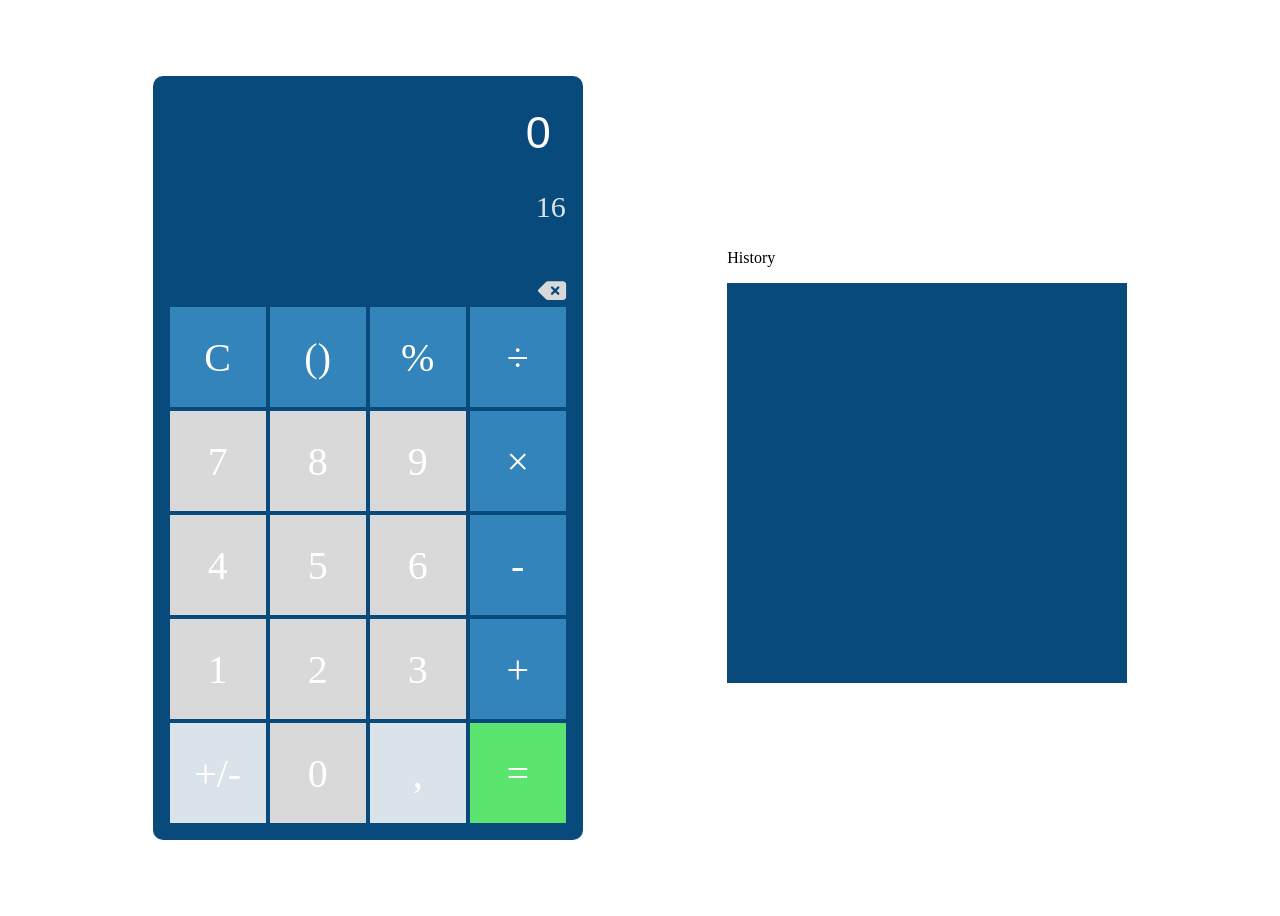
==== index.html @ 7ce50d05 "created interface" ====
<!DOCTYPE html>
<html lang="en">
<head>
    <meta charset="UTF-8">
    <meta name="viewport" content="width=device-width, initial-scale=1.0">
    <title>Basic Calculator</title>
    <link rel="stylesheet" href="style.css"/>
    <link rel="stylesheet" href="https://cdnjs.cloudflare.com/ajax/libs/font-awesome/6.0.0-beta3/css/all.min.css">
    <script src="script.js" defer></script>
</head>
<body>
    <div class="container">
        <div class="calculator">
            <div class="screen">
                <input type="number" pattern="\d*" value="0" id="operation" maxlength="16"/>
                <p id="answer">16</p>
            </div>
            <div class="buttons">
                <div class="delete-btn-container">
                    <span>
                        <i class="fa-solid fa-delete-left" style="font-size: 25px; color: #d9d9d9; margin: 2px;"></i>
                    </span>
                </div>

                <div class="numeric-btns">
                    <div class="first-row-btns">
                        <div class="operator-btn">
                            <p class="btn-text">C</p>
                        </div>

                        <div class="operator-btn">
                            <p class="btn-text">()</p>
                        </div>

                        <div class="operator-btn">
                            <p class="btn-text">%</p>
                        </div>

                        <div class="operator-btn">
                            <p class="btn-text">÷</p>
                        </div>
                    </div>

                    <div class="second-row-btns">
                        <div class="number-btn">
                            <p class="btn-text">7</p>
                        </div>

                        <div class="number-btn">
                            <p class="btn-text">8</p>
                        </div>

                        <div class="number-btn">
                            <p class="btn-text">9</p>
                        </div>

                        <div class="operator-btn">
                            <p class="btn-text">×</p>
                        </div>
                    </div>

                    <div class="third-row-btns">
                        <div class="number-btn">
                            <p class="btn-text">4</p>
                        </div>

                        <div class="number-btn">
                            <p class="btn-text">5</p>
                        </div>

                        <div class="number-btn">
                            <p class="btn-text">6</p>
                        </div>

                        <div class="operator-btn">
                            <p class="btn-text">-</p>
                        </div>
                    </div>

                    <div class="forth-row-btns">
                        <div class="number-btn">
                            <p class="btn-text">1</p>
                        </div>

                        <div class="number-btn">
                            <p class="btn-text">2</p>
                        </div>

                        <div class="number-btn">
                            <p class="btn-text">3</p>
                        </div>

                        <div class="operator-btn">
                            <p class="btn-text">+</p>
                        </div>
                    </div>

                   
                    <div class="last-row-btns">
                        <div class="text-btn">
                            <p class="btn-text">+/-</p>
                        </div>

                        <div class="number-btn">
                            <p class="btn-text">0</p>
                        </div>

                        <div class="text-btn">
                            <p class="btn-text">,</p>
                        </div>

                        <div class="equals-btn">
                            <p class="btn-text">=</p>
                        </div>
                    </div>
                </div>

            </div>
        </div>

        <div class="history">
            <p>History</p>
            <div class="history-content">

            </div>
        </div>
    </div>
</body>
</html>
---- style.css ----
.container{
    width: 100%;
    height: 100vh;
    display: flex;
    flex-direction: row;
    align-items: center;
    justify-content: space-evenly;
}

.calculator{
    width: 400px;
    background-color: #094A7C;
    border-radius: 10px;
    display: flex;
    flex-direction: column;
    padding: 15px;
}

.history-content{
    height: 400px;
    width: 400px;
    background-color: #094A7C;
}

.screen{
    width: 100%;
    height: 170px;
    display: flex;
    flex-direction: column;
    align-items: flex-end;
    padding-top: 15px;
}

#operation{
    font-size: 45px;
    text-align: right;
    width: 400px;
    resize: none;
    background-color: transparent;
    border: none;
    color: #fff;
    overflow: hidden;
}

#answer{
    color: #DAE3E9;
    font-size: 30px;
    margin-right: 2px;
}

.delete-btn-container{
    width: 100%;
    display: flex;
    flex-direction: row;
    justify-content: flex-end;
}

.first-row-btns, .second-row-btns, .third-row-btns, .forth-row-btns, .last-row-btns{
    display: flex;
    flex-direction: row;
}

.operator-btn, .number-btn, .text-btn, .equals-btn{
    height: 100px;
    width: 100px;
    display: flex;
    align-items: center;
    justify-content: center;
    margin: 2px;
}

.operator-btn{
    background-color: #3284BB;
}

.number-btn{
    background-color: #D9D9D9;
}

.text-btn{
    background-color: #DAE3E9;
}

.equals-btn{
    background-color: #5BE56E;
}

.btn-text{
    font-size: 40px;
    color: #fff;
}
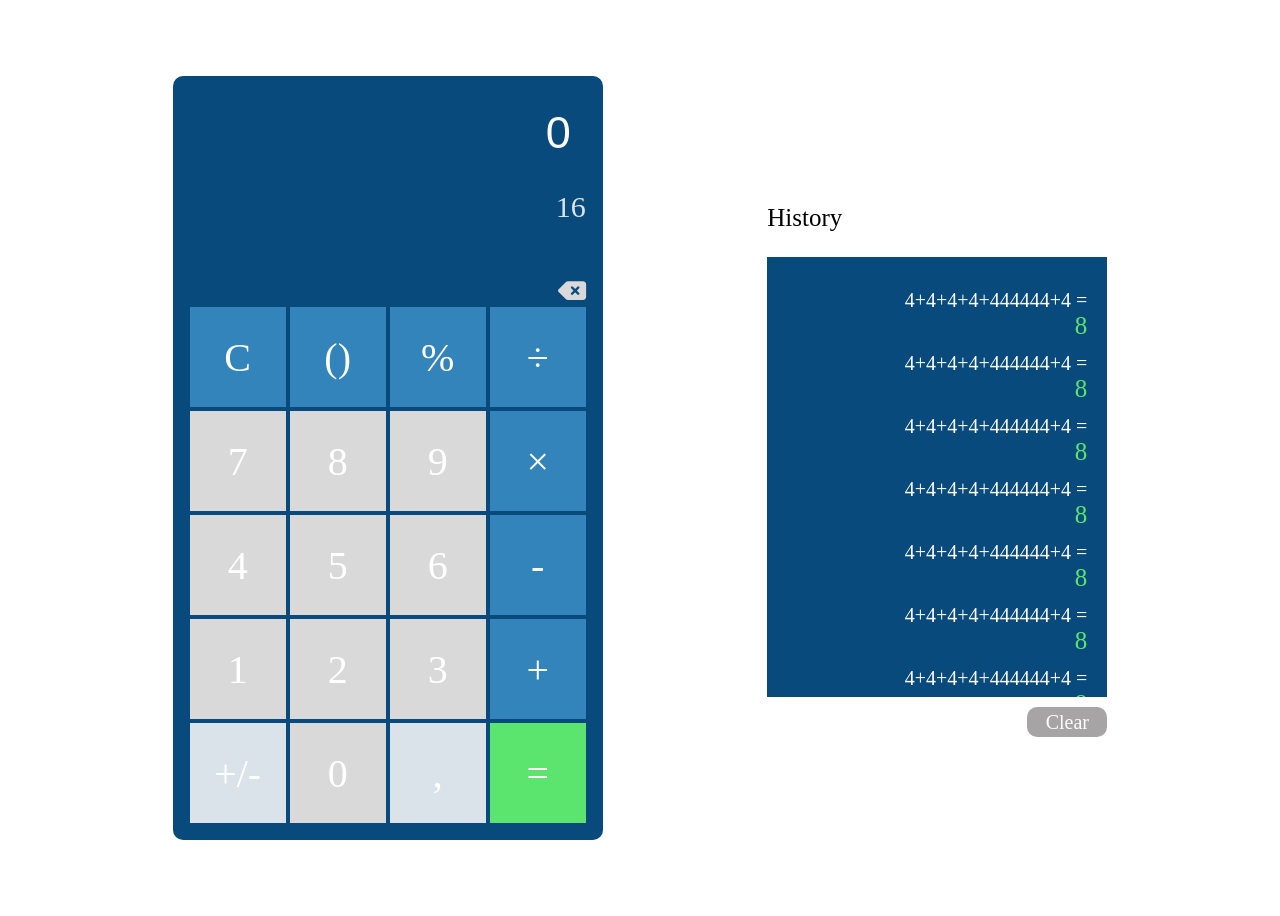
==== commit 176981f2: "done history component" ====
--- a/index.html
+++ b/index.html
@@ -119,9 +119,45 @@
         </div>
 
         <div class="history">
-            <p>History</p>
+            <p class="history-text">History</p>
             <div class="history-content">
-
+                <div class="operation-answer">
+                    <p class="history-operation">4+4+4+4+444444+4 =</p>
+                    <p class="history-answer">8</p>
+                </div>
+                <div class="operation-answer">
+                    <p class="history-operation">4+4+4+4+444444+4 =</p>
+                    <p class="history-answer">8</p>
+                </div>
+                <div class="operation-answer">
+                    <p class="history-operation">4+4+4+4+444444+4 =</p>
+                    <p class="history-answer">8</p>
+                </div>
+                <div class="operation-answer">
+                    <p class="history-operation">4+4+4+4+444444+4 =</p>
+                    <p class="history-answer">8</p>
+                </div>
+                <div class="operation-answer">
+                    <p class="history-operation">4+4+4+4+444444+4 =</p>
+                    <p class="history-answer">8</p>
+                </div>
+                <div class="operation-answer">
+                    <p class="history-operation">4+4+4+4+444444+4 =</p>
+                    <p class="history-answer">8</p>
+                </div>
+                <div class="operation-answer">
+                    <p class="history-operation">4+4+4+4+444444+4 =</p>
+                    <p class="history-answer">8</p>
+                </div>
+                <div class="operation-answer">
+                    <p class="history-operation">4+4+4+4+444444+4 =</p>
+                    <p class="history-answer">8</p>
+                </div>
+            </div>
+            <div class="btn-container">
+                <div id="clear-btn">
+                    <p class="clear-btn-text">Clear</p>
+                </div>
             </div>
         </div>
     </div>
--- a/style.css
+++ b/style.css
@@ -14,12 +14,6 @@
     display: flex;
     flex-direction: column;
     padding: 15px;
-}
-
-.history-content{
-    height: 400px;
-    width: 400px;
-    background-color: #094A7C;
 }
 
 .screen{
@@ -90,3 +84,59 @@
     color: #fff;
 }
 
+.history-content{
+    height: 400px;
+    width: 300px;
+    background-color: #094A7C;
+    padding: 20px;
+    overflow: auto;
+}
+
+.operation-answer{
+    width: 100%;
+    display: flex;
+    flex-direction: column;
+    align-items: flex-end;
+    margin-top: 12px;
+}
+
+.history-operation{
+    font-size: 20px;
+    color: #fff;
+    margin: 0;
+}
+
+.history-answer{
+    font-size: 25px;
+    color: #5BE56E;
+    margin: 0;
+}
+
+.history-text{
+    font-size: 25px;
+    color: #000;
+}
+
+.btn-container{
+    width: 100%;
+    margin-top: 10px;
+    display: flex;
+    flex-direction: row;
+    justify-content: flex-end;
+}
+
+#clear-btn{
+    width: 80px;
+    height: 30px;
+    background-color: #A6A4A4;
+    display: flex;
+    align-items: center;
+    justify-content: center;
+    border-radius: 10px;
+}
+
+.clear-btn-text{
+    color: #fff;
+    font-size: 20px;
+}
+
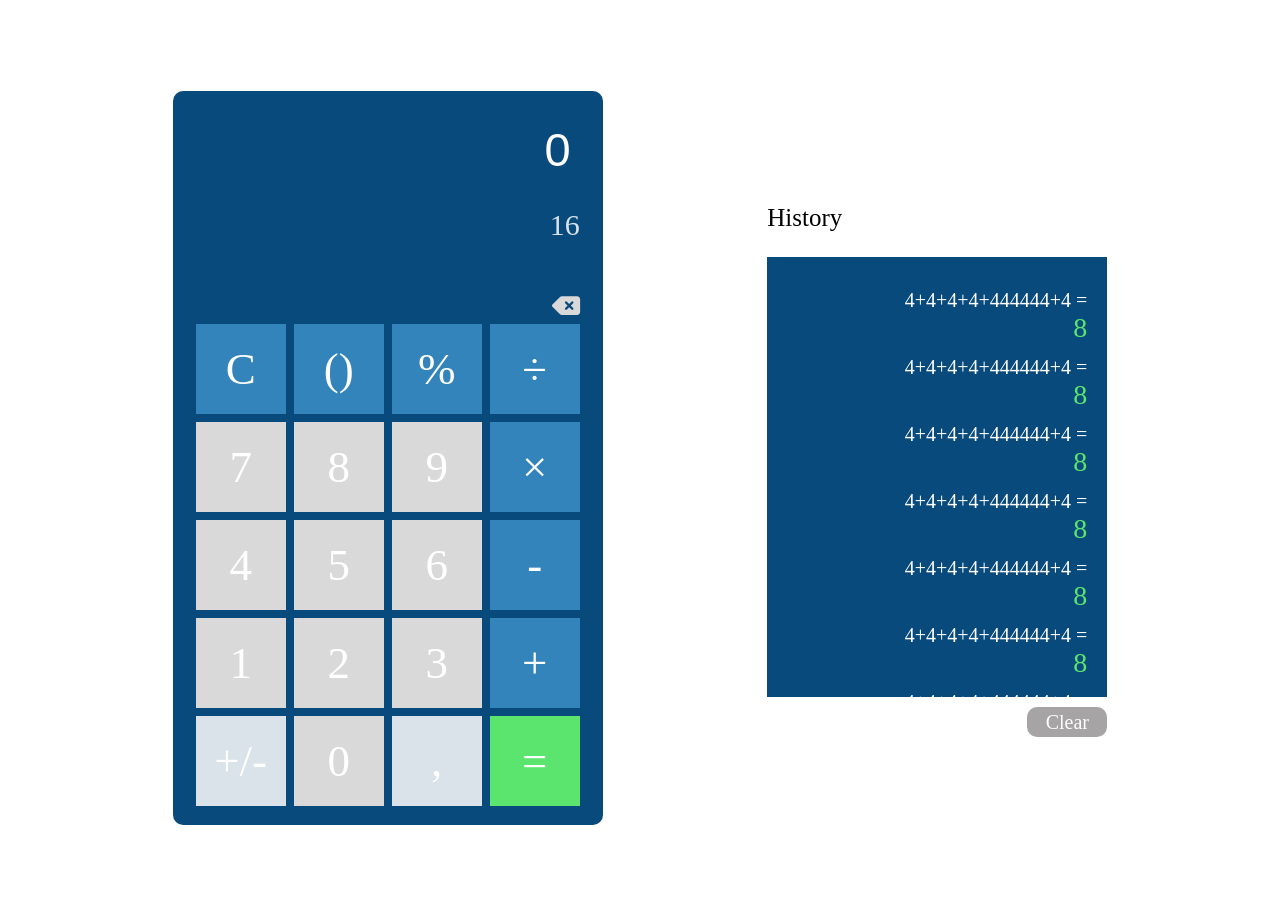
==== commit 8df594e1: "made c changes" ====
--- a/index.html
+++ b/index.html
@@ -18,7 +18,7 @@
             <div class="buttons">
                 <div class="delete-btn-container">
                     <span>
-                        <i class="fa-solid fa-delete-left" style="font-size: 25px; color: #d9d9d9; margin: 2px;"></i>
+                        <i class="fa-solid fa-delete-left" style="font-size: 25px; color: #d9d9d9; margin: 2px; margin-right: 8px;"></i>
                     </span>
                 </div>
 
--- a/style.css
+++ b/style.css
@@ -26,9 +26,9 @@
 }
 
 #operation{
-    font-size: 45px;
+    font-size: 47px;
     text-align: right;
-    width: 400px;
+    width: 380px;
     resize: none;
     background-color: transparent;
     border: none;
@@ -39,7 +39,7 @@
 #answer{
     color: #DAE3E9;
     font-size: 30px;
-    margin-right: 2px;
+    margin-right: 8px;
 }
 
 .delete-btn-container{
@@ -49,18 +49,24 @@
     justify-content: flex-end;
 }
 
+.numeric-btns{
+    display:flex;
+    flex-direction: column;
+    align-items: center;
+}
+
 .first-row-btns, .second-row-btns, .third-row-btns, .forth-row-btns, .last-row-btns{
     display: flex;
     flex-direction: row;
 }
 
 .operator-btn, .number-btn, .text-btn, .equals-btn{
-    height: 100px;
-    width: 100px;
+    height: 90px;
+    width: 90px;
     display: flex;
     align-items: center;
     justify-content: center;
-    margin: 2px;
+    margin: 4px;
 }
 
 .operator-btn{
@@ -80,7 +86,7 @@
 }
 
 .btn-text{
-    font-size: 40px;
+    font-size: 45px;
     color: #fff;
 }
 
@@ -107,7 +113,7 @@
 }
 
 .history-answer{
-    font-size: 25px;
+    font-size: 28px;
     color: #5BE56E;
     margin: 0;
 }
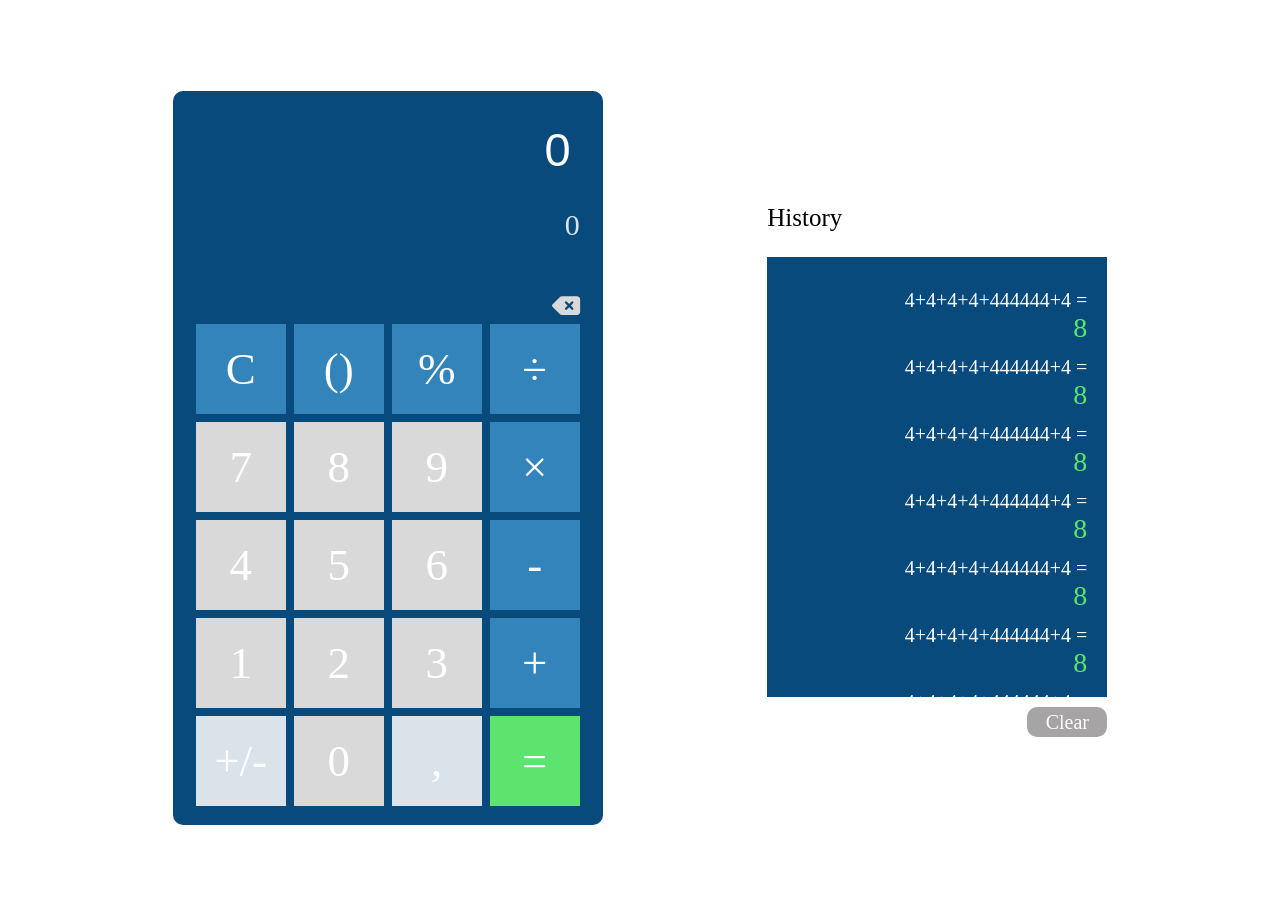
==== commit df352988: "connected the interface with js" ====
--- a/index.html
+++ b/index.html
@@ -12,104 +12,104 @@
     <div class="container">
         <div class="calculator">
             <div class="screen">
-                <input type="number" pattern="\d*" value="0" id="operation" maxlength="16"/>
-                <p id="answer">16</p>
+                <input type="number" id="operation" maxlength="14"/>
+                <p id="answer">0</p>
             </div>
             <div class="buttons">
                 <div class="delete-btn-container">
-                    <span>
+                    <span id="delete-btn">
                         <i class="fa-solid fa-delete-left" style="font-size: 25px; color: #d9d9d9; margin: 2px; margin-right: 8px;"></i>
                     </span>
                 </div>
 
                 <div class="numeric-btns">
                     <div class="first-row-btns">
-                        <div class="operator-btn">
+                        <div id="clear-num-btn" class="operator-btn">
                             <p class="btn-text">C</p>
                         </div>
 
-                        <div class="operator-btn">
+                        <div id="parenthesis-btn" class="operator-btn">
                             <p class="btn-text">()</p>
                         </div>
 
-                        <div class="operator-btn">
+                        <div id="percentage-btn" class="operator-btn">
                             <p class="btn-text">%</p>
                         </div>
 
-                        <div class="operator-btn">
+                        <div id="divide-btn" class="operator-btn" data-value="÷" onclick="clickOperator(this)" >
                             <p class="btn-text">÷</p>
                         </div>
                     </div>
 
                     <div class="second-row-btns">
-                        <div class="number-btn">
+                        <div id="btn-7" class="number-btn" data-number="7" onclick="clickNumber(this)">
                             <p class="btn-text">7</p>
                         </div>
 
-                        <div class="number-btn">
+                        <div id="btn-8" class="number-btn" data-number="8" onclick="clickNumber(this)">
                             <p class="btn-text">8</p>
                         </div>
 
-                        <div class="number-btn">
+                        <div id="btn-9" class="number-btn" data-number="9" onclick="clickNumber(this)">
                             <p class="btn-text">9</p>
                         </div>
 
-                        <div class="operator-btn">
+                        <div id="multiply-btn" class="operator-btn" data-value="×" onclick="clickOperator(this)">
                             <p class="btn-text">×</p>
                         </div>
                     </div>
 
                     <div class="third-row-btns">
-                        <div class="number-btn">
+                        <div id="btn-4" class="number-btn" data-number="4" onclick="clickNumber(this)">
                             <p class="btn-text">4</p>
                         </div>
 
-                        <div class="number-btn">
+                        <div id="btn-5" class="number-btn" data-number="5" onclick="clickNumber(this)">
                             <p class="btn-text">5</p>
                         </div>
 
-                        <div class="number-btn">
+                        <div id="btn-6" class="number-btn" data-number="6" onclick="clickNumber(this)">
                             <p class="btn-text">6</p>
                         </div>
 
-                        <div class="operator-btn">
+                        <div id="minus-btn" class="operator-btn" data-value="-" onclick="clickOperator(this)">
                             <p class="btn-text">-</p>
                         </div>
                     </div>
 
                     <div class="forth-row-btns">
-                        <div class="number-btn">
+                        <div id="btn-1" class="number-btn" data-number="1" onclick="clickNumber(this)">
                             <p class="btn-text">1</p>
                         </div>
 
-                        <div class="number-btn">
+                        <div id="btn-2" class="number-btn" data-number="2" onclick="clickNumber(this)">
                             <p class="btn-text">2</p>
                         </div>
 
-                        <div class="number-btn">
+                        <div id="btn-3" class="number-btn" data-number="3" onclick="clickNumber(this)">
                             <p class="btn-text">3</p>
                         </div>
 
-                        <div class="operator-btn">
+                        <div id="plus-btn" class="operator-btn" data-value="+" onclick="clickOperator(this)">
                             <p class="btn-text">+</p>
                         </div>
                     </div>
 
                    
                     <div class="last-row-btns">
-                        <div class="text-btn">
+                        <div id="negation-btn" class="text-btn">
                             <p class="btn-text">+/-</p>
                         </div>
 
-                        <div class="number-btn">
+                        <div id="btn-0" class="number-btn" data-number="0" onclick="clickNumber(this)">
                             <p class="btn-text">0</p>
                         </div>
 
-                        <div class="text-btn">
+                        <div id="comma-btn" class="text-btn">
                             <p class="btn-text">,</p>
                         </div>
 
-                        <div class="equals-btn">
+                        <div id="equals-btn" class="equals-btn">
                             <p class="btn-text">=</p>
                         </div>
                     </div>
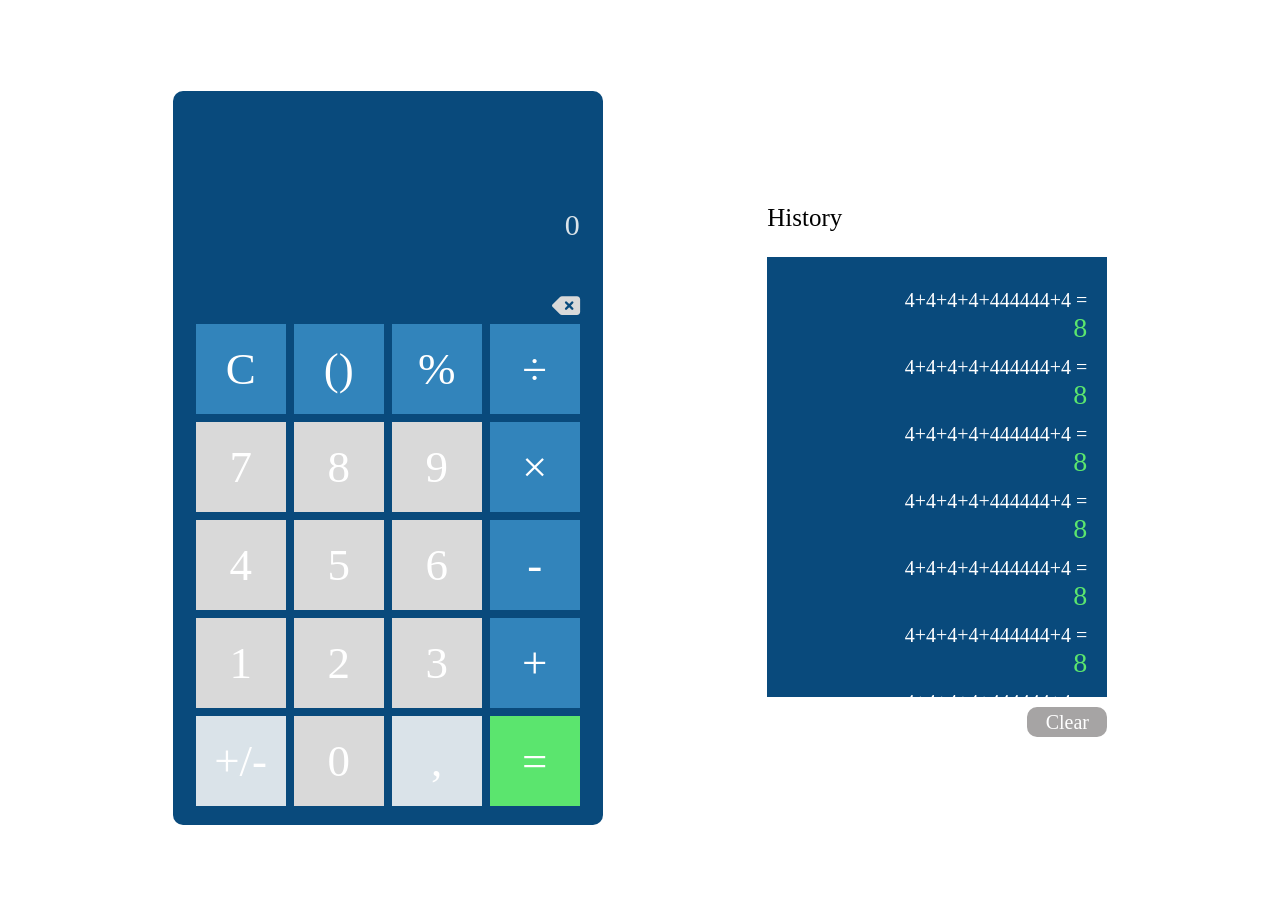
==== commit a73c7b2c: "made calculations" ====
--- a/index.html
+++ b/index.html
@@ -12,7 +12,7 @@
     <div class="container">
         <div class="calculator">
             <div class="screen">
-                <input type="number" id="operation" maxlength="14"/>
+                <input id="operation" maxlength="14"/>
                 <p id="answer">0</p>
             </div>
             <div class="buttons">
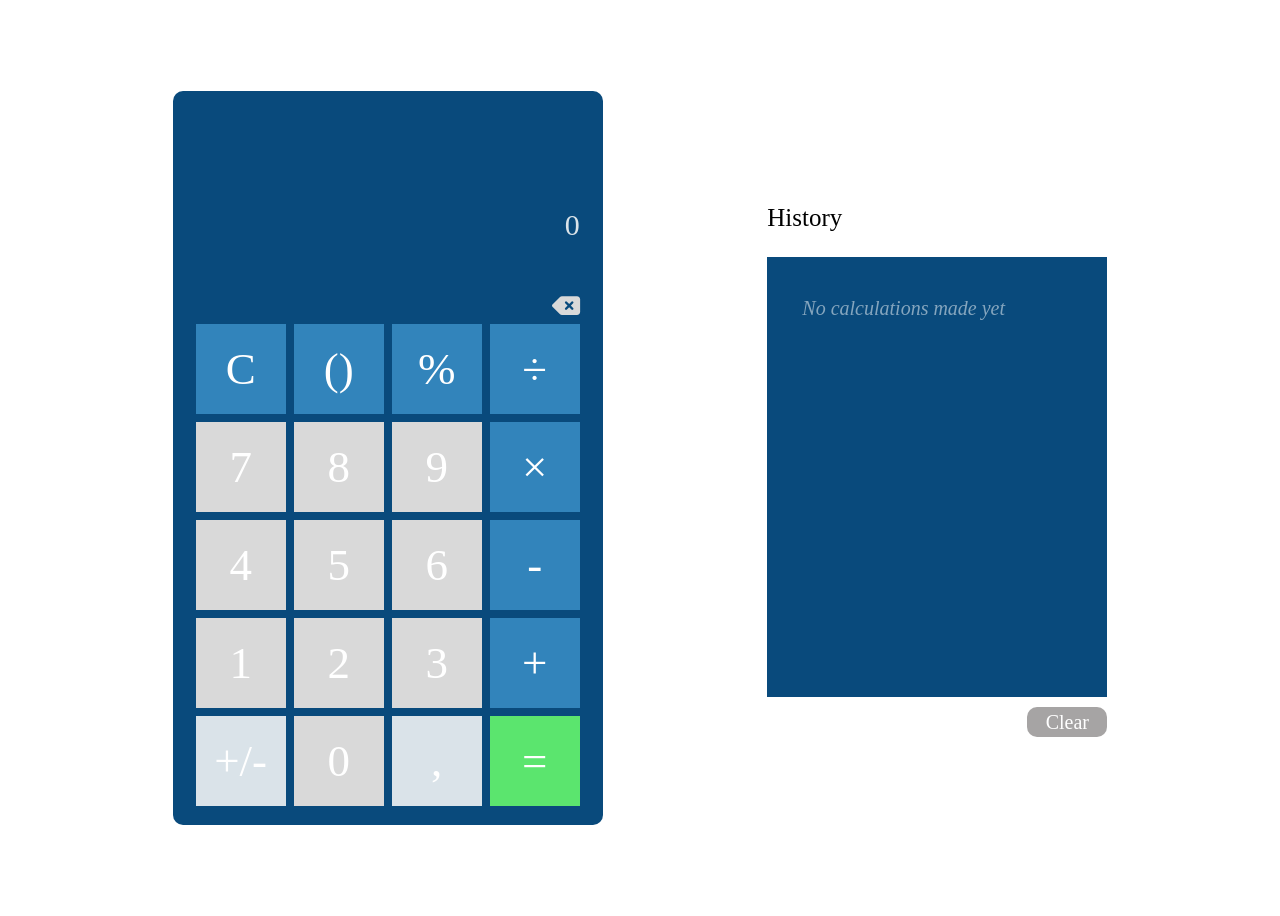
==== commit bd826b43: "worked on history" ====
--- a/index.html
+++ b/index.html
@@ -121,38 +121,7 @@
         <div class="history">
             <p class="history-text">History</p>
             <div class="history-content">
-                <div class="operation-answer">
-                    <p class="history-operation">4+4+4+4+444444+4 =</p>
-                    <p class="history-answer">8</p>
-                </div>
-                <div class="operation-answer">
-                    <p class="history-operation">4+4+4+4+444444+4 =</p>
-                    <p class="history-answer">8</p>
-                </div>
-                <div class="operation-answer">
-                    <p class="history-operation">4+4+4+4+444444+4 =</p>
-                    <p class="history-answer">8</p>
-                </div>
-                <div class="operation-answer">
-                    <p class="history-operation">4+4+4+4+444444+4 =</p>
-                    <p class="history-answer">8</p>
-                </div>
-                <div class="operation-answer">
-                    <p class="history-operation">4+4+4+4+444444+4 =</p>
-                    <p class="history-answer">8</p>
-                </div>
-                <div class="operation-answer">
-                    <p class="history-operation">4+4+4+4+444444+4 =</p>
-                    <p class="history-answer">8</p>
-                </div>
-                <div class="operation-answer">
-                    <p class="history-operation">4+4+4+4+444444+4 =</p>
-                    <p class="history-answer">8</p>
-                </div>
-                <div class="operation-answer">
-                    <p class="history-operation">4+4+4+4+444444+4 =</p>
-                    <p class="history-answer">8</p>
-                </div>
+               <p class="placeholder">No calculations made yet</p>
             </div>
             <div class="btn-container">
                 <div id="clear-btn">
--- a/style.css
+++ b/style.css
@@ -146,3 +146,11 @@
     font-size: 20px;
 }
 
+.placeholder{
+    font-style: italic;
+    font-size: 20px;
+    color: #fff;
+    opacity: .5;
+    margin-left: 15px;
+}
+
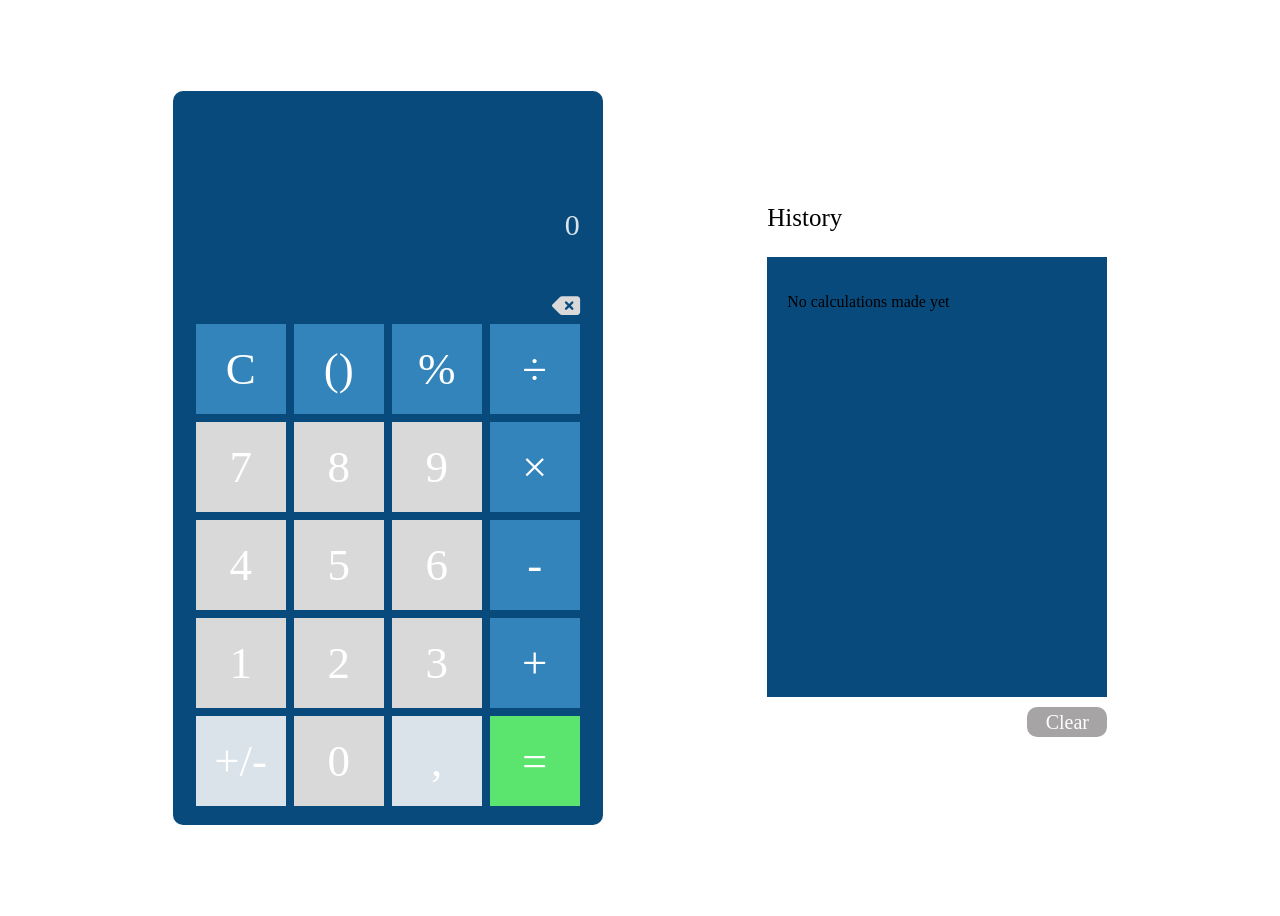
==== commit c8de1eba: "fixed issues on brackets" ====
--- a/index.html
+++ b/index.html
@@ -114,14 +114,13 @@
                         </div>
                     </div>
                 </div>
-
             </div>
         </div>
 
         <div class="history">
             <p class="history-text">History</p>
             <div class="history-content">
-               <p class="placeholder">No calculations made yet</p>
+               <p id="placeholder">No calculations made yet</p>
             </div>
             <div class="btn-container">
                 <div id="clear-btn">
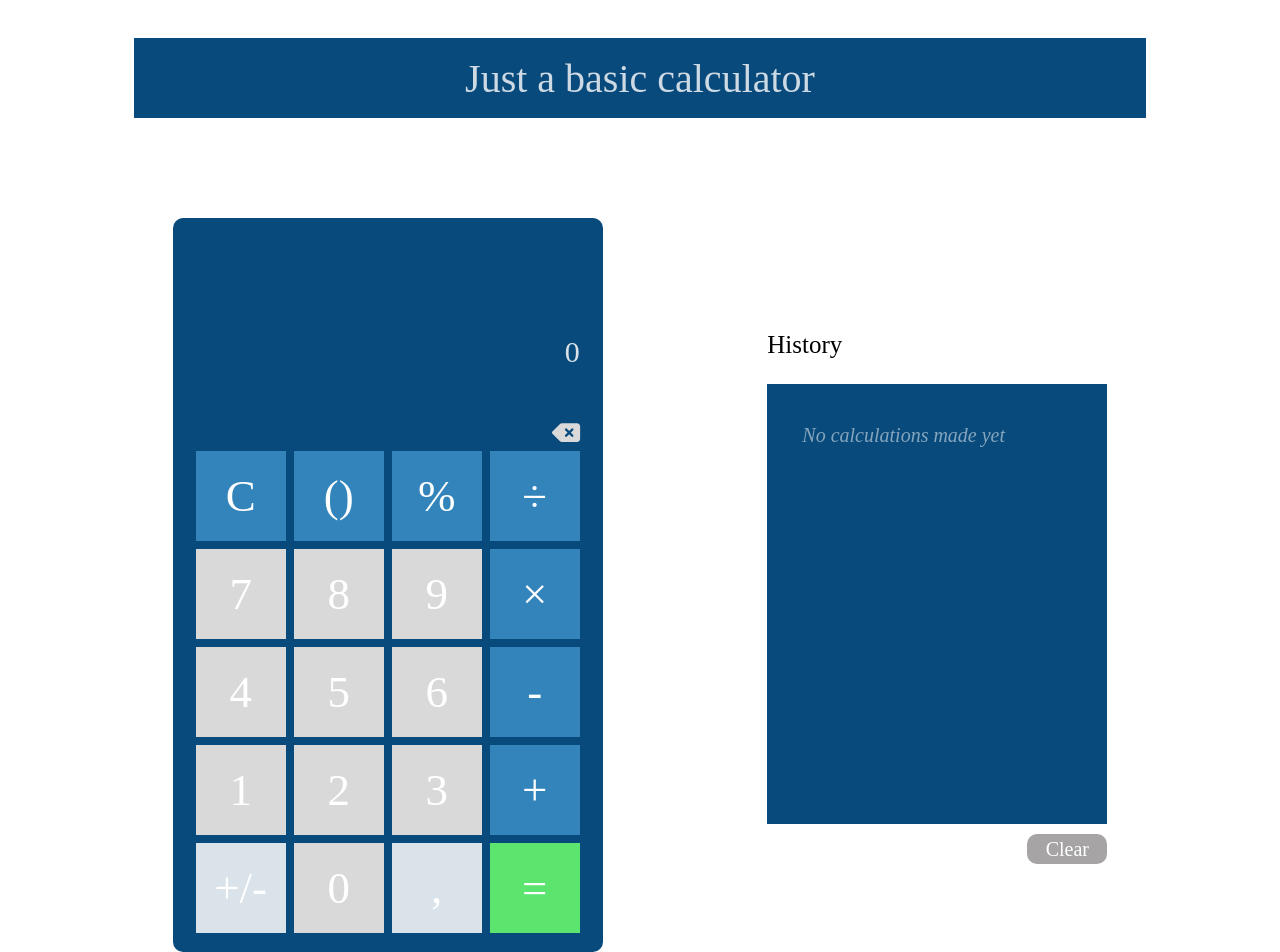
==== commit 445f9614: "inserted a heading" ====
--- a/index.html
+++ b/index.html
@@ -10,6 +10,11 @@
 </head>
 <body>
     <div class="container">
+        <View class="heading-container">
+            <p class="heading">Just a basic calculator</p>
+        </View>
+       <div class="calculator-history">
+         
         <div class="calculator">
             <div class="screen">
                 <input id="operation" maxlength="14"/>
@@ -128,6 +133,7 @@
                 </div>
             </div>
         </div>
+       </div>
     </div>
 </body>
 </html>
--- a/style.css
+++ b/style.css
@@ -2,9 +2,33 @@
     width: 100%;
     height: 100vh;
     display: flex;
+    flex-direction: column;
+    align-items: center;
+}
+
+.calculator-history{
+    width: 100%;
+    display: flex;
     flex-direction: row;
     align-items: center;
     justify-content: space-evenly;
+}
+
+.heading-container{
+    height: 80px;
+    width: 80%;
+    background-color:#094A7C ;
+    margin-bottom: 100px;
+    margin-top: 30px;
+    display: flex;
+    justify-content: center;
+    align-items: center;
+}
+
+.heading{
+    color: #fff;
+    font-size: 40px;
+    opacity: 0.8;
 }
 
 .calculator{
@@ -146,7 +170,7 @@
     font-size: 20px;
 }
 
-.placeholder{
+#placeholder{
     font-style: italic;
     font-size: 20px;
     color: #fff;
